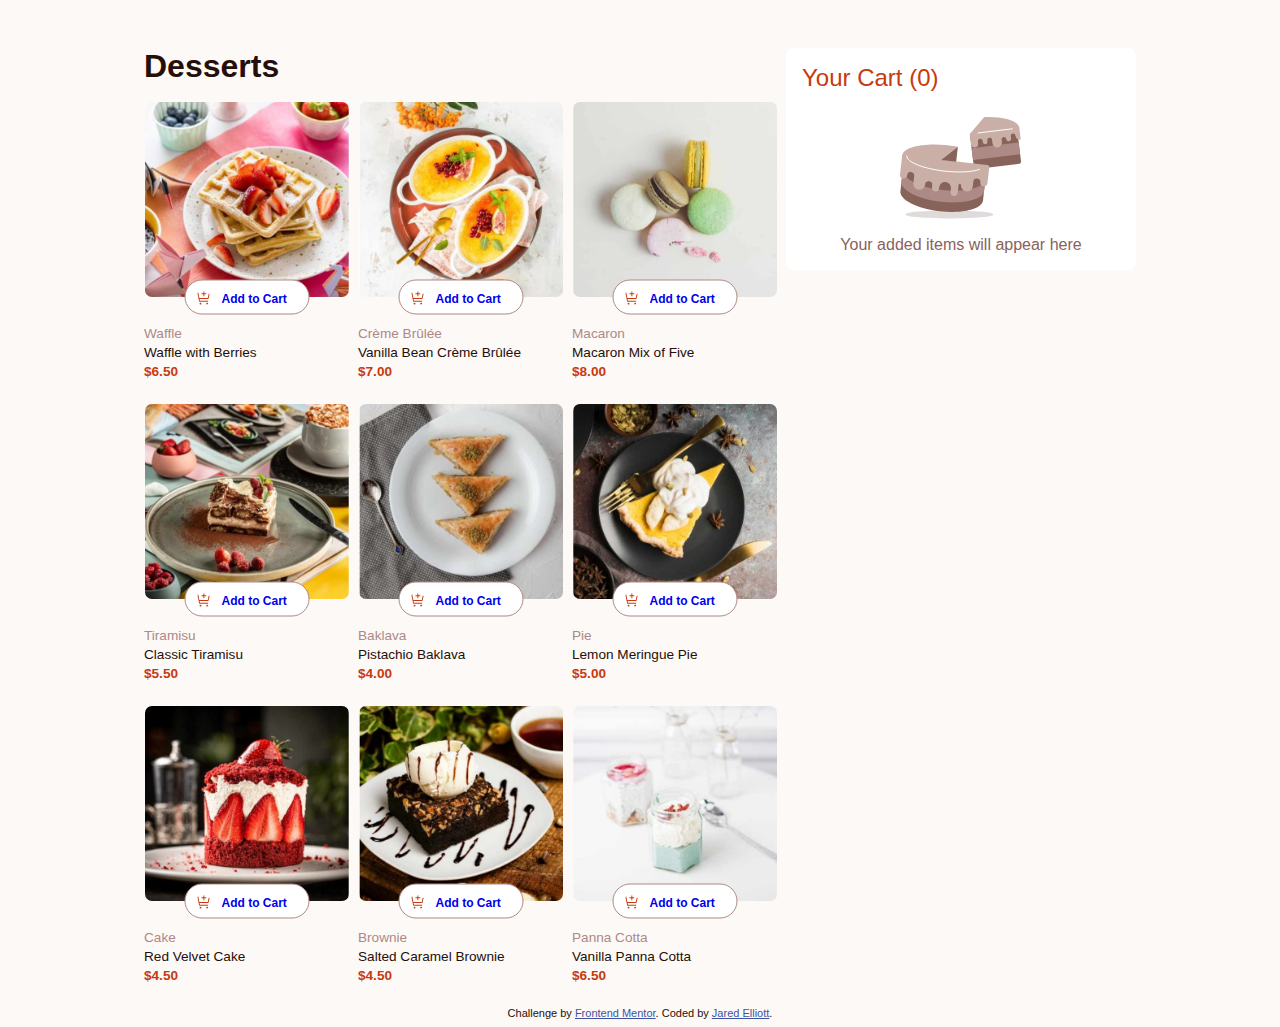
==== index.html @ e25a8576 "first commit" ====
<!DOCTYPE html>
<html lang="en">
  <head>
    <meta charset="UTF-8" />
    <meta name="viewport" content="width=device-width, initial-scale=1.0" />

    <link rel="stylesheet" href="./style.css" />

    <link rel="preconnect" href="https://fonts.googleapis.com" />
    <link rel="preconnect" href="https://fonts.gstatic.com" crossorigin />
    <link
      href="https://fonts.googleapis.com/css2?family=Red+Hat+Text:ital,wght@0,300..700;1,300..700&display=swap"
      rel="stylesheet"
    />
    <link
      rel="icon"
      type="image/png"
      sizes="32x32"
      href="./assets/images/favicon-32x32.png"
    />
    <title>Desserts Shop</title>
  </head>
<body>
  <header>
    <h1>Desserts</h1>
  </header>

  <main id="products">
    <!-- products.js creates a template & fills content here from data.json -->
  </main>

  <aside class="cart">
    <div class="cart__items">
      <header>Your Cart (<span id="cart__quantity">0</span>)</header>
      <div id="cart_items">
        <!--Your added items will appear here -->
      </div>

      <div id="cart__empty" class="cart__empty">
        <img src="./assets/images/illustration-empty-cart.svg" />
        <p>Your added items will appear here</p>
      </div>

      <div class="cart__total" id="cart__total">
        <p>Order Total</p>
        <p id="cart__price" class="cart__price"></p>
      </div>

      <p class="cart__info" id="cart__info">
        <img src="./assets/images/icon-carbon-neutral.svg" alt="" />
        This is a&nbsp;<strong>carbon-neutral</strong>&nbsp;delivery
      </p>
      <button id="cart__confirm" onClick="displayOrder()">Confirm Order</button>
    </div>
  </aside>

  <footer class="attribution">
    Challenge by <a href="https://www.frontendmentor.io?ref=challenge">Frontend Mentor</a>. 
    Coded by <a href="#">Jared Elliott</a>.
  </footer>


  <section id="modal" class="hidden" onClick="hideModal(event)">
    <div class="confirm">
      <header>
        <img src="./assets/images/icon-order-confirmed.svg" />
        <h1>Order Confirmed</h1>
        <p class="subtext">We hope you enjoy your food!</p>
      </header>

  
      <div id="confirm__items" class="confirm__items">
        <!--Your added items will appear here -->
      </div>
      <br />
      <button id="new_order" onClick="clearCart()">Start New Order</button>
    </div>
  </section>

<script defer src="./products.js"> /* Javascript to create products from .json data */ </script>
<script defer src="./cart.js"> /* Javascript for cart functionality */</script>
 
</html>
---- style.css ----
.attribution { font-size: 11px; text-align: center; }
.attribution a { color: hsl(228, 45%, 44%); }

*,*::after, *::before {
    margin: 0;
    padding: 0;
    box-sizing: border-box;
}


:root {
    --clr-red: hsl(14, 86%, 42%);
    --clr-red-dark: hsl(14, 85%, 32%);
    --clr-green: hsl(159, 69%, 38%);

    --clr-rose-50: hsl(20, 50%, 98%);
    --clr-rose-100: hsl(13, 31%, 94%);
    --clr-rose-300: hsl(14, 25%, 72%);
    --clr-rose-400: hsl(7, 20%, 60%);
    --clr-rose-500: hsl(12, 20%, 44%);
    --clr-rose-900: hsl(14, 65%, 9%);
}

body {
    font-family: "Red Hat Text", sans-serif;
    background-color: var(--Rose-50);
    color: var(--Rose-900);
    font-size: 1rem ;
}

body {
    padding: 0 1rem;
    margin-top: 3rem;
    font-family: 'Red Hat Text Light', sans-serif;
    color: var(--clr-rose-900);
    background-color: var(--clr-rose-50);
    min-height: 100svh;
}

body > header {
    margin-bottom: 1rem;
}

main {
    display: grid;
    row-gap: 1rem;
}

section div.picture {
    position: relative;
    
    & picture > img {
        width: 100%;
        height: auto;
        border-radius: .5rem;
        border: 1px solid transparent;
    }

    &:hover {
        > picture > img {
            border: 1px solid var(--clr-red);
        }
    }
}

div.add-cart {
    position: absolute;
    width: 125px;
    height: 35px;
    text-wrap: nowrap;
    font-size: .75rem;
    display: grid;
    grid-template-columns: auto 1fr auto;
    place-items: center;

    bottom: -30px;
    left: 50%;
    transform: translate(-50%, -50%);
    -ms-transform: translate(-50%, -50%);

    background-color: white;
    border: 1px solid hsl(7, 20%, 60%);;
    font-weight: bold;
    border-radius: 5rem;

    img {
        border: 1px solid white;
        border-radius: 50%;
        padding: 1px;

        &:hover {
            opacity: .75;
        }
    }

    img:first-of-type {
        margin-left: .5rem;
    }

    span {
        color: white;
        margin-left: -.5rem;
    }

    a.add-cart-link {
        width: 125px;
        height: 35px;
        text-decoration: none;
        display: flex;
        align-items: center;
        cursor: pointer;
    }

    &a:hover {
        border-color: var(--clr-red);
    }
    &a:active,:focus-visible {
        color: var(--clr-rose-900);
        background-color: var(--clr-rose-100);
    }
}

div.add-cart img {
    margin-right: .5rem;
}

.card {
    display: grid;
    row-gap: .25rem;
    margin: 1.5rem 0 1rem 0;
    font-size: .85rem;
}

.card__header {
    color: hsl(7, 20%, 60%);
}

.card__description {
    font-weight: 500;
}

.card__price {
    font-weight: 600;
    color: var(--clr-red);

    &::before {
        content: '$';
    }
}

aside {
    margin-top: 1rem;
}

.red {
    background-color: var(--clr-red) !important;
}

.cart__info {
    background-color: var(--clr-rose-100);
    padding: 1rem;
    margin: 1rem 0;
    font-size: .75rem;
    display: flex;
    align-items: center;
    place-content: center;
    border-radius: .5rem;

    user-select: none;

    & img {
        padding-right: .5rem;
    }
}

.cart button, .confirm button {
    width: 100%;
    background-color: var(--clr-red);
    color: var(--clr-rose-50);
    font-weight: normal;
    border: none;
    border-radius: 5rem;
    padding: 1rem;

    &:hover {
        background-color: var(--clr-red-dark);
    }
    &:active {
        transform: translate(1px, 1px);
    }
}

.cart__items {
    background-color: white;
    width: 100%;
    padding: 1rem;
    border-radius: .5rem;
}

.cart_item {
    display: grid;
    grid-auto-columns: 1fr; 
    grid-template-columns: auto auto auto 1fr 20px; 
    grid-template-rows: 1fr 1fr; 
    column-gap: .5rem;
    row-gap: .5rem;
    grid-template-areas:
        "header header header header delete"
        "count price total spacer delete"; 
    border-bottom: 1px solid var(--clr-rose-100);
    padding-bottom: 1rem;
    margin: .5rem 0;
    font-size: 1rem;
    user-select: none;

    & .item__name {
        grid-area: header;
        font-weight: bold;
    }

    & .item__count {
        grid-area: count;
        color: var(--clr-red);
    }

    & .item__price {
        grid-area: price;
        color: var(--clr-rose-300);
    }

    & .item__total {
        grid-area: total;
        color: var(--clr-rose-500);
    }

    & .item__delete {
        grid-area: delete;
        display: inline-block;
        place-self: center;
    }

    & .img__delete {
        border: 1px solid var(--clr-rose-300);
        border-radius: 50%;
        padding: 2px;

        &:hover {
            border: 1px solid var(--clr-rose-500);
        }
    }
}

.cart__total {
    display: flex;
    justify-content: space-between;
    padding: 1rem 0;

    & .cart__price {
        font-weight: bold;

        &::before {
            content: '$';
        }
    }
}

.cart__items header {
    font-size: 150%;
    font-weight: 500;
    color: var(--clr-red);
    padding-bottom: .75rem;
}

.cart__empty {
    text-align: center;
    color: var(--clr-rose-500);
    
    & img, p {
        user-select: none;
    }
}

.hidden {
    display: none;
}

.confirm {
    padding: 2rem;
    width: 100%;
    height: fit-content;
    background-color: white;
    border-top-left-radius: 1rem;
    border-top-right-radius: 1rem;
    position: absolute;
    bottom: 0;

    h1 {
        font-weight: bold;
        margin: .5rem 0;
    }

    .subtext {
        font-size: .75rem;
        color: var(--clr-rose-500);
    }

    .confirm__items {
        border-radius: 1rem;
        background-color: var(--clr-rose-50);
        padding: 1rem;
        margin-top: 1rem;
        display: grid;
    }
}

.order_item {
    display: grid;
    grid-auto-columns: 1fr; 
    grid-template-columns: auto auto auto 1fr auto; 
    grid-template-rows: 1fr 1fr; 
    column-gap: .5rem;
    row-gap: .5rem;
    padding: 1rem 0;
    grid-template-areas:
        "thumbnail header header header total"
        "thumbnail count price spacer total"; 
    border-bottom: 1px solid var(--clr-rose-100);
    font-size: 1rem;
    user-select: none;

    .order__thumbnail {
        grid-area: thumbnail;
        width: 50px;
    }

    .order__name {
        grid-area: header;
        font-weight: bold;
        align-self: end;
        white-space: nowrap;
    }

    .order__count {
        grid-area: count;
        color: var(--clr-red);
    }

    .order__price {
        grid-area: price;
        color: var(--clr-rose-300);
        display: inline-block;
        align-self: start;
    }

    .order__total {
        grid-area: total;
        color: var(--clr-rose-900);
        font-weight: bold;
        display: inline-block;
        align-self: center;

        &::before {
            content: '$';
        }
    }
}

.order__cart {
    display: flex;
    justify-content: space-between;
    padding: 1rem 0 0 0;

    div {
        display: inline-block;
        line-height: 1.5rem;
        vertical-align: middle;
    }

    .order__cart__total {
        font-weight: bold;
        font-size: 1.5rem;

        &::before {
            content: '$';
        }
    }
}

#modal {
    height: 100%;
    width: 100%;
    position: absolute;
        bottom: 0;
        left: 0;
    overflow: hidden;
    background-color: rgba(0, 0, 0, 0.6);
    margin: auto;
    padding: 0;
}

.no-scroll {
    overflow: hidden;
}

@media (min-width: 600px) {
    body {
        display: grid; 
        grid-auto-columns: 1fr; 
        grid-template-columns: auto 350px; 
        grid-template-rows: max-content auto max-content; 
        column-gap: .5rem;
        grid-template-areas: 
        "header cart"
        "product cart"
        "footer footer";
        margin-left: auto;
        margin-right: auto;
        max-width: 1024px;
    }

    aside {
        margin-top: 0;
    }

    main {
        grid-area: product;

        display: grid;
        grid-template-columns: repeat( auto-fit, minmax(200px, 1fr) );
        gap: .5rem;
    }

    h1 {
        grid-area: header;
    }

    .cart {
        grid-area: cart;
    }

    footer {
        grid-area: footer;
        padding: .5rem 0;
    }

    #modal {
        height: 100%;
        width: 100%;
        position: absolute;
            top: 0%;
            left: 0;
        overflow: hidden;
        background-color: rgba(0, 0, 0, 0.6);
        margin: auto;
        padding: 0;

        .confirm {
            position: relative;
            width: 512px;
            height: fit-content;
            top: 50%;
            transform: translate(0, -50%);
            border-radius: 1rem;
            place-self: center;
            margin: auto;
        }
    }
}
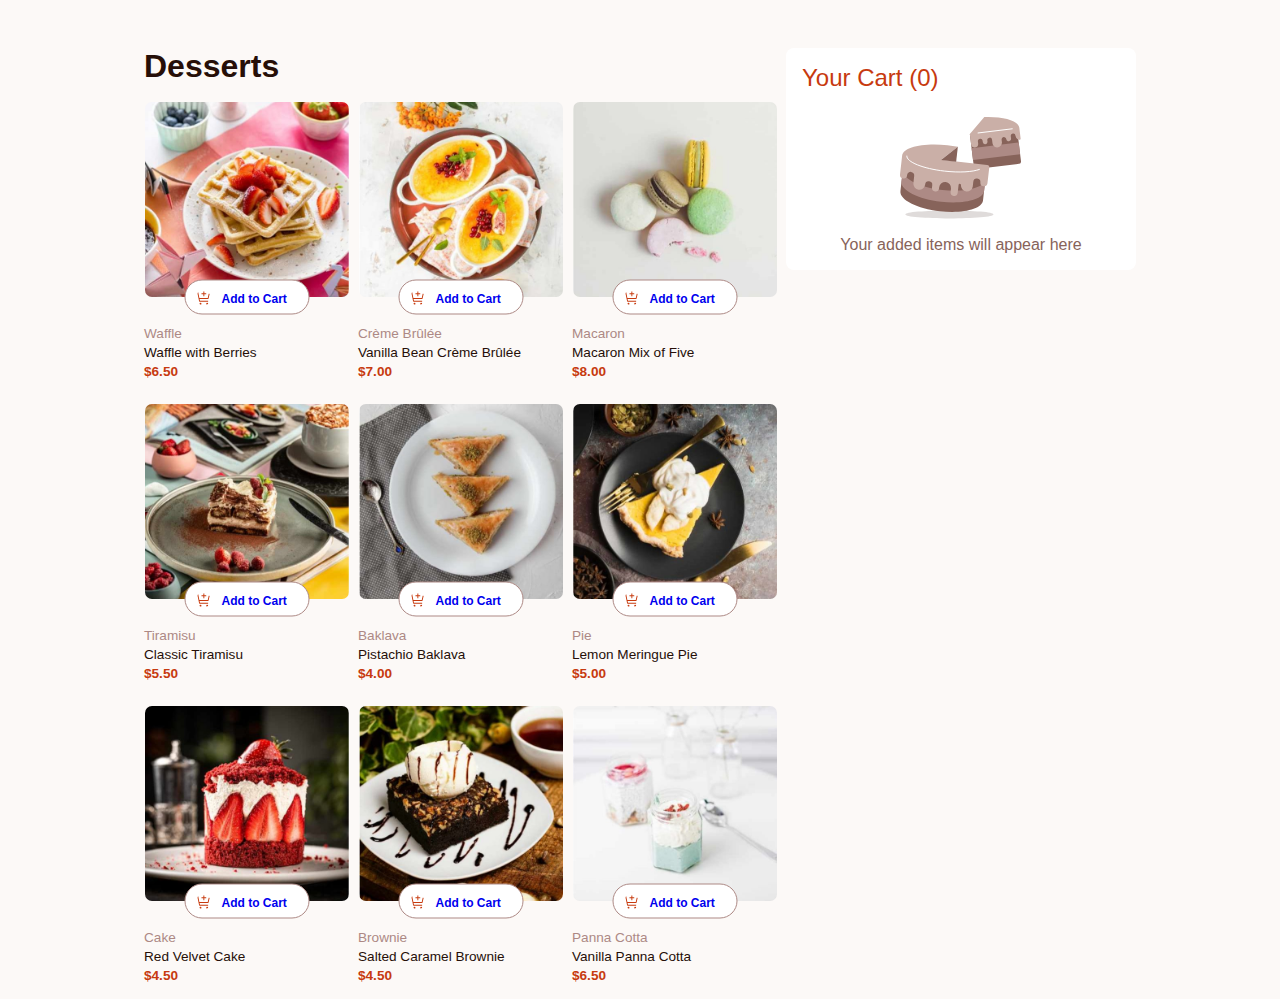
==== commit 5a2c0ed1: "." ====
--- a/index.html
+++ b/index.html
@@ -54,12 +54,7 @@
     </div>
   </aside>
 
-  <footer class="attribution">
-    Challenge by <a href="https://www.frontendmentor.io?ref=challenge">Frontend Mentor</a>. 
-    Coded by <a href="#">Jared Elliott</a>.
-  </footer>
-
-
+ 
   <section id="modal" class="hidden" onClick="hideModal(event)">
     <div class="confirm">
       <header>
